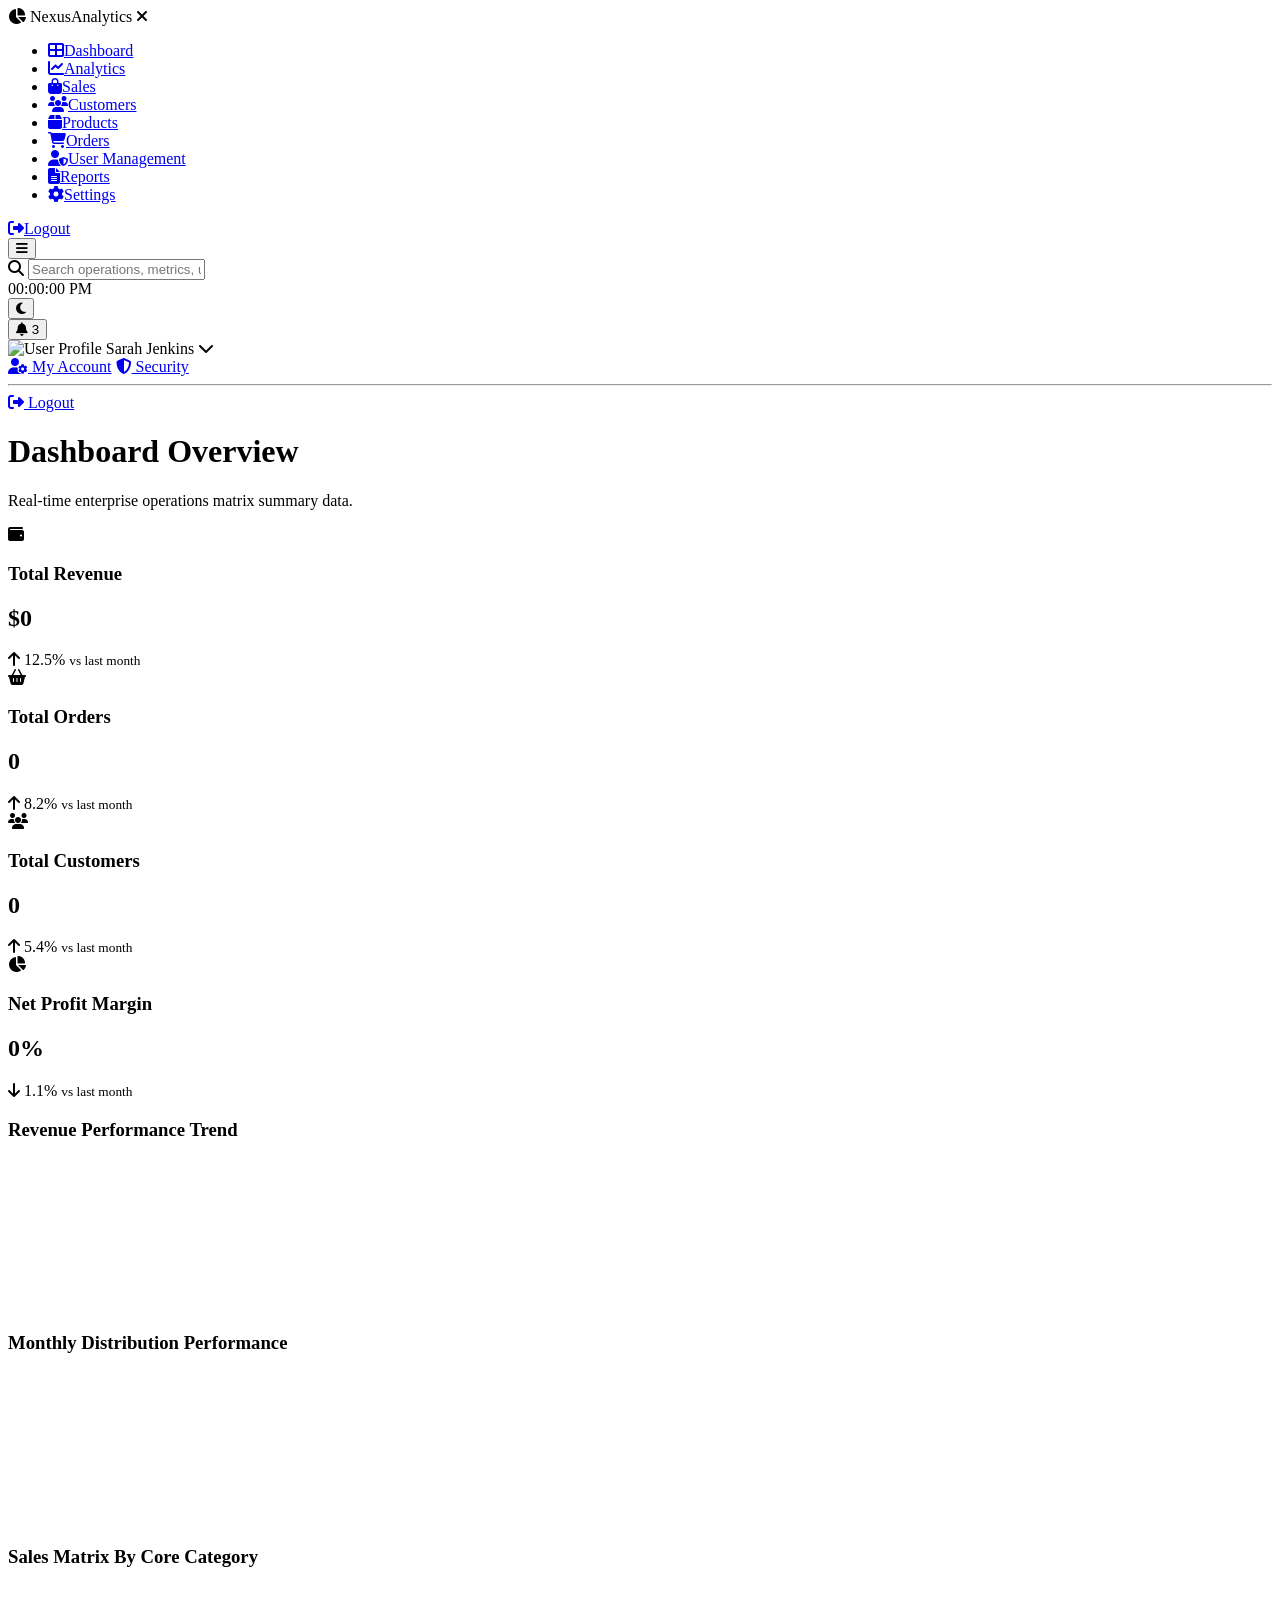
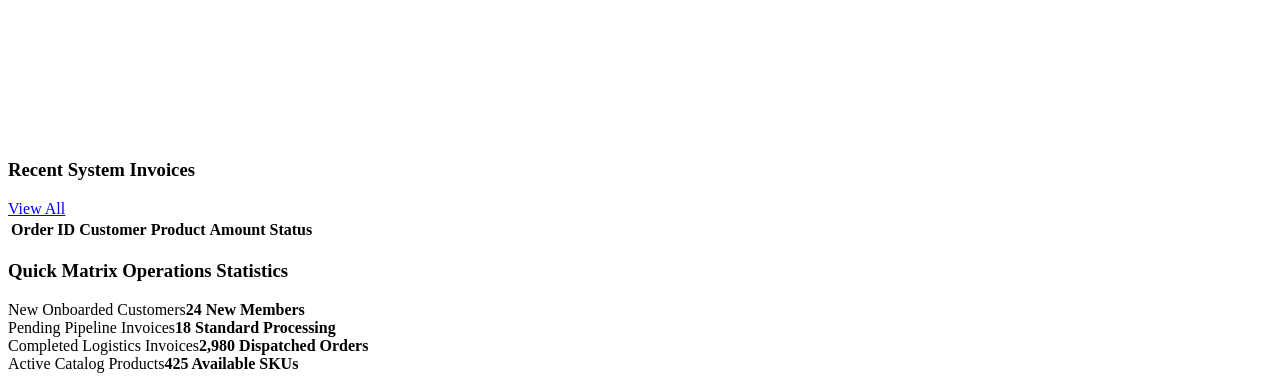
==== index.html @ f5fcb123 "Add files via upload" ====
<!DOCTYPE html>
<html lang="en">
<head>
    <meta charset="UTF-8">
    <meta name="viewport" content="width=device-width, initial-scale=1.0">
    <title>Overview - Smart Business Dashboard</title>
    <link rel="stylesheet" href="https://cdnjs.cloudflare.com/ajax/libs/font-awesome/6.4.0/css/all.min.css">
    <link rel="stylesheet" href="css/style.css">
    <link rel="stylesheet" href="css/responsive.css">
    <!-- Chart.js CDN CDN Integration -->
    <script src="https://cdn.jsdelivr.net/npm/chart.js"></script>
</head>
<body>
    <div class="app-container">
        <!-- Sidebar Navigation -->
        <aside class="sidebar" id="sidebar">
            <div class="sidebar-brand">
                <i class="fas fa-chart-pie"></i>
                <span>NexusAnalytics</span>
                <i class="fas fa-times sidebar-close" id="sidebarCloseBtn"></i>
            </div>
            <nav class="sidebar-menu">
              <ul>
    <li><a href="index.html"><i class="fas fa-th-large"></i><span>Dashboard</span></a></li>
    <li><a href="analytics.html"><i class="fas fa-chart-line"></i><span>Analytics</span></a></li>
    <li><a href="sales.html"><i class="fas fa-shopping-bag"></i><span>Sales</span></a></li>
    <li><a href="customers.html"><i class="fas fa-users"></i><span>Customers</span></a></li>
    <li><a href="products.html"><i class="fas fa-box"></i><span>Products</span></a></li>
    <li><a href="orders.html"><i class="fas fa-shopping-cart"></i><span>Orders</span></a></li>
    <li><a href="users.html"><i class="fas fa-user-shield"></i><span>User Management</span></a></li>
    <li><a href="reports.html"><i class="fas fa-file-alt"></i><span>Reports</span></a></li>
    <li><a href="settings.html"><i class="fas fa-cog"></i><span>Settings</span></a></li>
</ul>
            </nav>
            <div class="sidebar-footer">
                <a href="login.html" class="logout-link"><i class="fas fa-sign-out-alt"></i><span>Logout</span></a>
            </div>
        </aside>

        <!-- Main Workspace -->
        <div class="main-workspace">
            <!-- Global Top Navigation Bar -->
            <header class="top-nav">
                <div class="nav-left">
                    <button class="menu-toggle-btn" id="menuToggleBtn"><i class="fas fa-bars"></i></button>
                    <div class="search-bar">
                        <i class="fas fa-search"></i>
                        <input type="text" placeholder="Search operations, metrics, users..." id="globalSearch">
                    </div>
                </div>
                <div class="nav-right">
                    <div class="live-clock" id="liveClock">00:00:00 PM</div>
                    <button class="theme-toggle" id="themeToggle"><i class="fas fa-moon"></i></button>
                    <div class="notification-dropdown">
                        <button class="nav-icon-btn" id="notiBell">
                            <i class="fas fa-bell"></i>
                            <span class="badge" id="notiBadge">3</span>
                        </button>
                    </div>
                    <div class="user-profile-menu">
                        <div class="profile-trigger" id="profileTrigger">
                            <img src="https://images.unsplash.com/photo-1534528741775-53994a69daeb?w=100&auto=format&fit=crop&q=80" alt="User Profile" class="avatar">
                            <span class="username">Sarah Jenkins</span>
                            <i class="fas fa-chevron-down"></i>
                        </div>
                        <div class="dropdown-panel" id="profileDropdown">
                            <a href="settings.html"><i class="fas fa-user-cog"></i> My Account</a>
                            <a href="settings.html"><i class="fas fa-shield-alt"></i> Security</a>
                            <hr>
                            <a href="login.html" class="text-danger"><i class="fas fa-sign-out-alt"></i> Logout</a>
                        </div>
                    </div>
                </div>
            </header>

            <!-- Dashboard Dynamic Section -->
            <main class="content-body">
                <div class="content-header">
                    <h1>Dashboard Overview</h1>
                    <p class="text-muted">Real-time enterprise operations matrix summary data.</p>
                </div>

                <!-- KPI Cards Dashboard Matrix Grid -->
                <div class="kpi-grid">
                    <div class="kpi-card">
                        <div class="kpi-icon bg-primary-light text-primary"><i class="fas fa-wallet"></i></div>
                        <div class="kpi-details">
                            <h3>Total Revenue</h3>
                            <h2 class="counter" data-target="128450">$0</h2>
                            <span class="trend trend-up"><i class="fas fa-arrow-up"></i> 12.5% <small>vs last month</small></span>
                        </div>
                    </div>
                    <div class="kpi-card">
                        <div class="kpi-icon bg-success-light text-success"><i class="fas fa-shopping-basket"></i></div>
                        <div class="kpi-details">
                            <h3>Total Orders</h3>
                            <h2 class="counter" data-target="3240">0</h2>
                            <span class="trend trend-up"><i class="fas fa-arrow-up"></i> 8.2% <small>vs last month</small></span>
                        </div>
                    </div>
                    <div class="kpi-card">
                        <div class="kpi-icon bg-warning-light text-warning"><i class="fas fa-users"></i></div>
                        <div class="kpi-details">
                            <h3>Total Customers</h3>
                            <h2 class="counter" data-target="1845">0</h2>
                            <span class="trend trend-up"><i class="fas fa-arrow-up"></i> 5.4% <small>vs last month</small></span>
                        </div>
                    </div>
                    <div class="kpi-card">
                        <div class="kpi-icon bg-danger-light text-danger"><i class="fas fa-chart-pie"></i></div>
                        <div class="kpi-details">
                            <h3>Net Profit Margin</h3>
                            <h2 class="counter" data-target="27.4">0%</h2>
                            <span class="trend trend-down"><i class="fas fa-arrow-down"></i> 1.1% <small>vs last month</small></span>
                        </div>
                    </div>
                </div>

                <!-- Chart Visual Framework Analytics Rows -->
                <div class="charts-grid">
                    <div class="chart-container card-wrapper">
                        <div class="card-header"><h3>Revenue Performance Trend</h3></div>
                        <div class="chart-wrapper"><canvas id="revenueTrendChart"></canvas></div>
                    </div>
                    <div class="chart-container card-wrapper">
                        <div class="card-header"><h3>Monthly Distribution Performance</h3></div>
                        <div class="chart-wrapper"><canvas id="monthlySalesChart"></canvas></div>
                    </div>
                    <div class="chart-container card-wrapper">
                        <div class="card-header"><h3>Sales Matrix By Core Category</h3></div>
                        <div class="chart-wrapper pie-chart-layout"><canvas id="salesCategoryChart"></canvas></div>
                    </div>
                </div>

                <!-- Bottom Data Segment Grid Layout -->
                <div class="data-segment-grid">
                    <!-- Recent Orders Miniature Component -->
                    <div class="card-wrapper table-card">
                        <div class="card-header">
                            <h3>Recent System Invoices</h3>
                            <a href="orders.html" class="btn btn-sm btn-outline">View All</a>
                        </div>
                        <div class="table-responsive">
                            <table class="data-table">
                                <thead>
                                    <tr>
                                        <th>Order ID</th>
                                        <th>Customer</th>
                                        <th>Product</th>
                                        <th>Amount</th>
                                        <th>Status</th>
                                    </tr>
                                </thead>
                                <tbody id="dashboardOrdersSummaryTable">
                                    <!-- Populated programmatically inside the core js framework -->
                                </tbody>
                            </table>
                        </div>
                    </div>

                    <!-- Quick Secondary Statistics Card Container -->
                    <div class="card-wrapper stats-summary-card">
                        <div class="card-header"><h3>Quick Matrix Operations Statistics</h3></div>
                        <div class="stats-list-group">
                            <div class="stats-list-item">
                                <div class="item-info"><span>New Onboarded Customers</span><strong>24 New Members</strong></div>
                                <div class="progress-bar-container"><div class="progress-bar bg-primary" style="width: 75%"></div></div>
                            </div>
                            <div class="stats-list-item">
                                <div class="item-info"><span>Pending Pipeline Invoices</span><strong>18 Standard Processing</strong></div>
                                <div class="progress-bar-container"><div class="progress-bar bg-warning" style="width: 35%"></div></div>
                            </div>
                            <div class="stats-list-item">
                                <div class="item-info"><span>Completed Logistics Invoices</span><strong>2,980 Dispatched Orders</strong></div>
                                <div class="progress-bar-container"><div class="progress-bar bg-success" style="width: 92%"></div></div>
                            </div>
                            <div class="stats-list-item">
                                <div class="item-info"><span>Active Catalog Products</span><strong>425 Available SKUs</strong></div>
                                <div class="progress-bar-container"><div class="progress-bar bg-info" style="width: 60%"></div></div>
                            </div>
                        </div>
                    </div>
                </div>
            </main>
        </div>
    </div>
    <script src="js/script.js"></script>
    <script src="js/charts-config.js"></script>
</body>
</html>
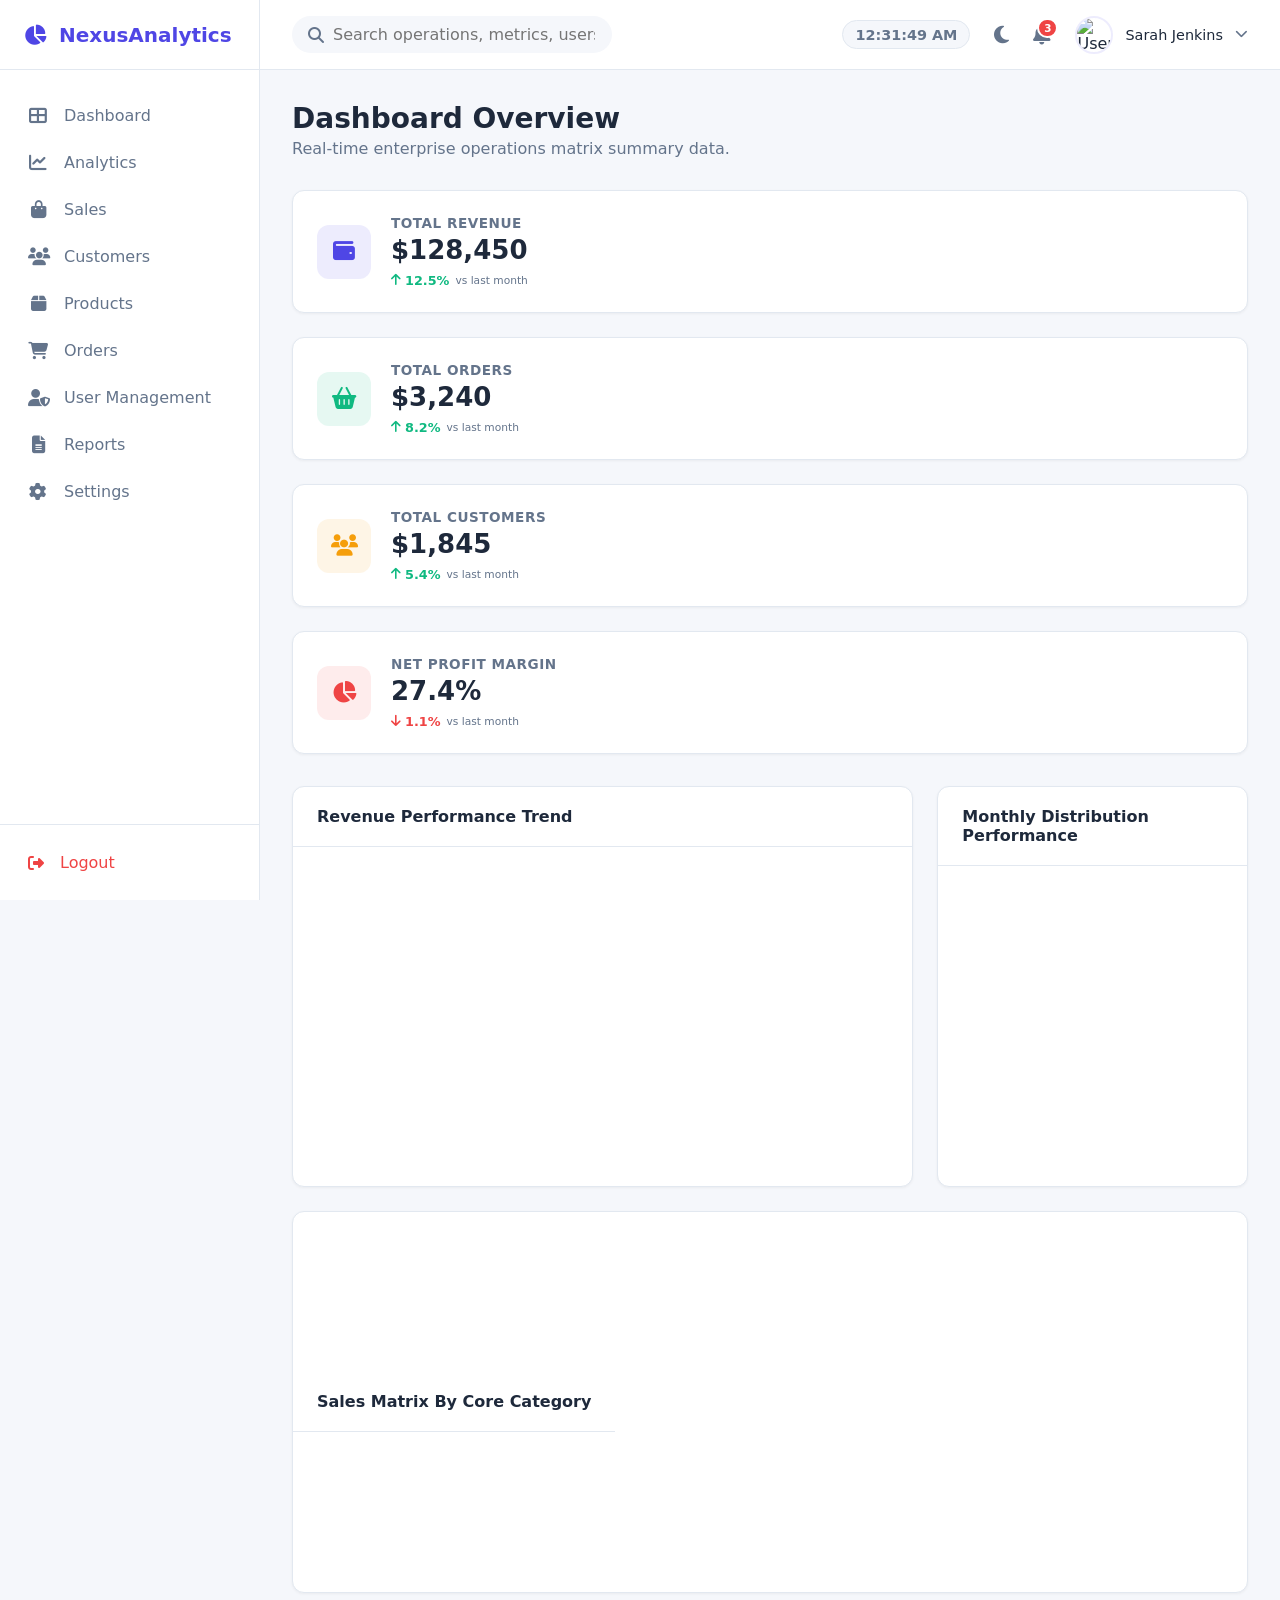
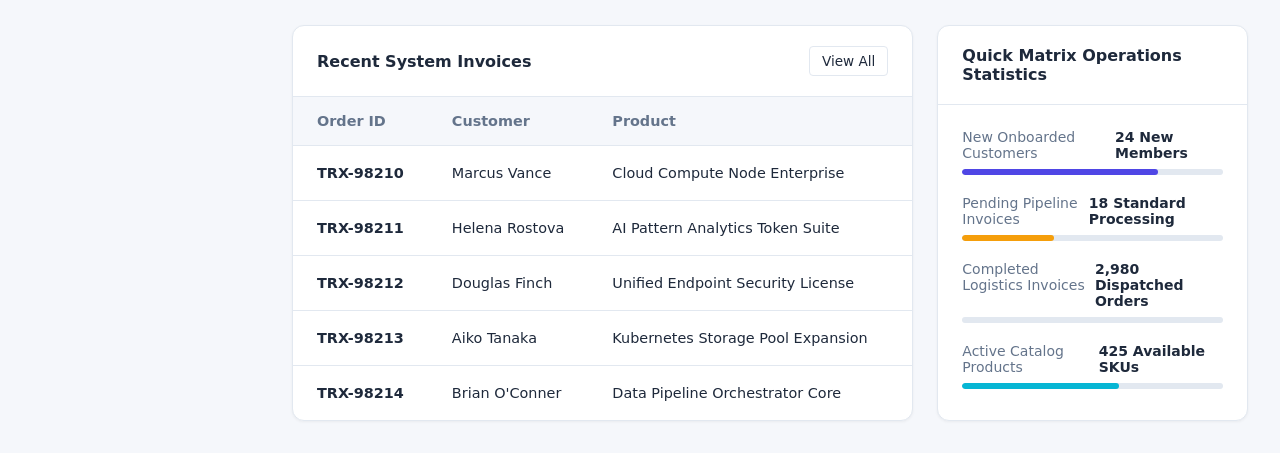
==== commit e7ac5751: "Ignite Actions" ====
--- a/index.html
+++ b/index.html
@@ -7,7 +7,7 @@
     <link rel="stylesheet" href="https://cdnjs.cloudflare.com/ajax/libs/font-awesome/6.4.0/css/all.min.css">
     <link rel="stylesheet" href="css/style.css">
     <link rel="stylesheet" href="css/responsive.css">
-    <!-- Chart.js CDN CDN Integration -->
+    <!-- Chart.js CDN CDN Integration bla -->
     <script src="https://cdn.jsdelivr.net/npm/chart.js"></script>
 </head>
 <body>
--- a/css/style.css
+++ b/css/style.css
@@ -0,0 +1,573 @@
+/* Custom System Token Architecture */
+:root {
+    --primary: #4f46e5;
+    --primary-light: rgba(79, 70, 229, 0.1);
+    --secondary: #6366f1;
+    --bg-app: #f5f7fb;
+    --bg-sidebar: #ffffff;
+    --bg-card: #ffffff;
+    --border-color: #e2e8f0;
+    --text-main: #1e293b;
+    --text-muted: #64748b;
+    --success: #10b981;
+    --success-light: rgba(16, 185, 129, 0.1);
+    --danger: #ef4444;
+    --danger-light: rgba(239, 68, 68, 0.1);
+    --warning: #f59e0b;
+    --warning-light: rgba(245, 158, 11, 0.1);
+    --info: #06b6d4;
+    --info-light: rgba(6, 182, 212, 0.1);
+    
+    --radius-sm: 6px;
+    --radius-md: 12px;
+    --radius-lg: 16px;
+    --shadow-sm: 0 1px 3px rgba(0,0,0,0.05);
+    --shadow-md: 0 4px 6px -1px rgba(0, 0, 0, 0.05), 0 2px 4px -1px rgba(0, 0, 0, 0.03);
+    --shadow-lg: 0 10px 15px -3px rgba(0,0,0,0.05);
+    --transition-smooth: all 0.25s cubic-bezier(0.4, 0, 0.2, 1);
+    
+    --sidebar-width: 260px;
+    --top-nav-height: 70px;
+}
+
+/* System Dark Mode Override Profiles */
+[data-theme="dark"] {
+    --bg-app: #0b0f19;
+    --bg-sidebar: #111827;
+    --bg-card: #1f2937;
+    --border-color: #374151;
+    --text-main: #f3f4f6;
+    --text-muted: #9ca3af;
+    --shadow-md: 0 4px 6px -1px rgba(0, 0, 0, 0.2);
+}
+
+/* Global Normalizations */
+* {
+    margin: 0;
+    padding: 0;
+    box-sizing: border-box;
+}
+body {
+    font-family: 'Inter', system-ui, -apple-system, BlinkMacSystemFont, "Segoe UI", Roboto, sans-serif;
+    background-color: var(--bg-app);
+    color: var(--text-main);
+    overflow-x: hidden;
+    transition: background-color 0.3s ease, color 0.3s ease;
+}
+a { text-decoration: none; color: inherit; }
+li { list-style: none; }
+input, button, select, textarea { font-family: inherit; font-size: inherit; border: none; outline: none; }
+
+/* Utilities Styles Framework */
+.text-muted { color: var(--text-muted); }
+.text-danger { color: var(--danger) !important; }
+.text-right { text-align: right; }
+.mt-1 { margin-top: 0.25rem; }
+.mt-4 { margin-top: 1.5rem; }
+.bg-primary-light { background-color: var(--primary-light); }
+.text-primary { color: var(--primary); }
+.bg-success-light { background-color: var(--success-light); }
+.text-success { color: var(--success); }
+.bg-warning-light { background-color: var(--warning-light); }
+.text-warning { color: var(--warning); }
+.bg-danger-light { background-color: var(--danger-light); }
+.bg-info { background-color: var(--info); }
+.bg-primary { background-color: var(--primary); }
+.bg-warning { background-color: var(--warning); }
+
+/* Buttons Configuration Elements */
+.btn {
+    display: inline-flex;
+    align-items: center;
+    justify-content: center;
+    gap: 0.5rem;
+    padding: 0.625rem 1.25rem;
+    border-radius: var(--radius-sm);
+    font-weight: 500;
+    cursor: pointer;
+    transition: var(--transition-smooth);
+}
+.btn-primary { background-color: var(--primary); color: #ffffff; }
+.btn-primary:hover { background-color: var(--secondary); transform: translateY(-1px); }
+.btn-outline { border: 1px solid var(--border-color); background: transparent; color: var(--text-main); }
+.btn-outline:hover { background: var(--bg-app); }
+.btn-sm { padding: 0.375rem 0.75rem; font-size: 0.85rem; border-radius: 4px; }
+.btn-block { width: 100%; display: flex; }
+
+/* Login Page Framework CSS */
+.login-page {
+    display: flex;
+    align-items: center;
+    justify-content: center;
+    min-height: 100vh;
+    background: linear-gradient(135deg, var(--bg-app) 0%, var(--border-color) 100%);
+}
+.login-container {
+    width: 100%;
+    max-width: 460px;
+    padding: 1.5rem;
+}
+.login-card {
+    background-color: var(--bg-card);
+    padding: 2.5rem;
+    border-radius: var(--radius-lg);
+    box-shadow: var(--shadow-lg);
+    border: 1px solid var(--border-color);
+}
+.login-header {
+    text-align: center;
+    margin-bottom: 2rem;
+}
+.logo {
+    display: inline-flex;
+    align-items: center;
+    gap: 0.75rem;
+    font-size: 1.5rem;
+    font-weight: 700;
+    color: var(--primary);
+    margin-bottom: 1rem;
+}
+.login-header h2 { font-size: 1.5rem; margin-bottom: 0.5rem; }
+.login-header p { color: var(--text-muted); font-size: 0.9rem; }
+.input-group {
+    margin-bottom: 1.25rem;
+}
+.input-group label {
+    display: block;
+    font-size: 0.85rem;
+    font-weight: 500;
+    margin-bottom: 0.5rem;
+    color: var(--text-main);
+}
+.input-wrapper {
+    position: relative;
+    display: flex;
+    align-items: center;
+}
+.input-wrapper i {
+    position: absolute;
+    left: 1rem;
+    color: var(--text-muted);
+}
+.input-wrapper input, .custom-select-control {
+    width: 100%;
+    padding: 0.75rem 1rem 0.75rem 2.5rem;
+    border: 1px solid var(--border-color);
+    border-radius: var(--radius-sm);
+    background-color: var(--bg-app);
+    color: var(--text-main);
+    transition: var(--transition-smooth);
+}
+.custom-select-control { padding-left: 1rem; cursor: pointer; -webkit-appearance: none; -moz-appearance: none; appearance: none; }
+.input-wrapper input:focus, .custom-select-control:focus {
+    border-color: var(--primary);
+    box-shadow: 0 0 0 3px var(--primary-light);
+    background-color: var(--bg-card);
+}
+.form-actions {
+    display: flex;
+    align-items: center;
+    justify-content: space-between;
+    margin-bottom: 1.5rem;
+    font-size: 0.85rem;
+}
+.checkbox-container {
+    display: flex;
+    align-items: center;
+    position: relative;
+    padding-left: 1.75rem;
+    cursor: pointer;
+    user-select: none;
+}
+.checkbox-container input { position: absolute; opacity: 0; cursor: pointer; height: 0; width: 0; }
+.checkmark {
+    position: absolute;
+    top: 0;
+    left: 0;
+    height: 18px;
+    width: 18px;
+    background-color: var(--bg-app);
+    border: 1px solid var(--border-color);
+    border-radius: 4px;
+}
+.checkbox-container:hover input ~ .checkmark { background-color: var(--border-color); }
+.checkbox-container input:checked ~ .checkmark { background-color: var(--primary); border-color: var(--primary); }
+.checkmark:after {
+    content: "";
+    position: absolute;
+    display: none;
+    left: 6px;
+    top: 2px;
+    width: 4px;
+    height: 9px;
+    border: solid white;
+    border-width: 0 2px 2px 0;
+    transform: rotate(45deg);
+}
+.checkbox-container input:checked ~ .checkmark:after { display: block; }
+.forgot-link { color: var(--primary); font-weight: 500; }
+.forgot-link:hover { text-decoration: underline; }
+
+/* Structural Workspace Master Shell System Layout */
+.app-container {
+    display: flex;
+    min-height: 100vh;
+    position: relative;
+}
+.sidebar {
+    width: var(--sidebar-width);
+    background-color: var(--bg-sidebar);
+    border-right: 1px solid var(--border-color);
+    display: flex;
+    flex-direction: column;
+    position: fixed;
+    top: 0;
+    bottom: 0;
+    left: 0;
+    z-index: 100;
+    transition: var(--transition-smooth);
+}
+.sidebar-brand {
+    height: var(--top-nav-height);
+    display: flex;
+    align-items: center;
+    padding: 0 1.5rem;
+    gap: 0.75rem;
+    font-size: 1.25rem;
+    font-weight: 700;
+    color: var(--primary);
+    border-bottom: 1px solid var(--border-color);
+    position: relative;
+}
+.sidebar-close {
+    position: absolute;
+    right: 1.5rem;
+    cursor: pointer;
+    display: none;
+    color: var(--text-muted);
+}
+.sidebar-menu {
+    flex: 1;
+    padding: 1.5rem 0.75rem;
+    overflow-y: auto;
+}
+.sidebar-menu ul { display: flex; flex-direction: column; gap: 0.25rem; }
+.sidebar-menu li a {
+    display: flex;
+    align-items: center;
+    gap: 1rem;
+    padding: 0.75rem 1rem;
+    border-radius: var(--radius-sm);
+    color: var(--text-muted);
+    font-weight: 500;
+    transition: var(--transition-smooth);
+}
+.sidebar-menu li a i { font-size: 1.1rem; width: 20px; text-align: center; }
+.sidebar-menu li a:hover, .sidebar-menu li.active a {
+    color: var(--primary);
+    background-color: var(--primary-light);
+}
+.sidebar-footer {
+    padding: 1rem 0.75rem;
+    border-top: 1px solid var(--border-color);
+}
+.logout-link {
+    display: flex;
+    align-items: center;
+    gap: 1rem;
+    padding: 0.75rem 1rem;
+    color: var(--danger);
+    font-weight: 500;
+    border-radius: var(--radius-sm);
+    transition: var(--transition-smooth);
+}
+.logout-link:hover { background-color: var(--danger-light); }
+
+.main-workspace {
+    flex: 1;
+    margin-left: var(--sidebar-width);
+    display: flex;
+    flex-direction: column;
+    min-width: 0; /* Prevents flex items from bursting limits */
+    transition: var(--transition-smooth);
+}
+
+/* Global Top Navigation Elements CSS */
+.top-nav {
+    height: var(--top-nav-height);
+    background-color: var(--bg-sidebar);
+    border-bottom: 1px solid var(--border-color);
+    display: flex;
+    align-items: center;
+    justify-content: space-between;
+    padding: 0 2rem;
+    position: sticky;
+    top: 0;
+    z-index: 90;
+    transition: var(--transition-smooth);
+}
+.nav-left, .nav-right { display: flex; align-items: center; gap: 1.5rem; }
+.menu-toggle-btn {
+    background: transparent;
+    font-size: 1.25rem;
+    color: var(--text-main);
+    cursor: pointer;
+    display: none;
+}
+.search-bar {
+    position: relative;
+    display: flex;
+    align-items: center;
+    width: 320px;
+}
+.search-bar i { position: absolute; left: 1rem; color: var(--text-muted); }
+.search-bar input {
+    width: 100%;
+    padding: 0.5rem 1rem 0.5rem 2.5rem;
+    border-radius: 30px;
+    background-color: var(--bg-app);
+    border: 1px solid transparent;
+    color: var(--text-main);
+    transition: var(--transition-smooth);
+}
+.search-bar input:focus { border-color: var(--border-color); background-color: var(--bg-card); box-shadow: var(--shadow-sm); }
+.live-clock { font-size: 0.9rem; font-weight: 600; color: var(--text-muted); background: var(--bg-app); padding: 0.35rem 0.75rem; border-radius: 30px; border: 1px solid var(--border-color); }
+.theme-toggle, .nav-icon-btn {
+    background: transparent;
+    font-size: 1.25rem;
+    color: var(--text-muted);
+    cursor: pointer;
+    position: relative;
+    transition: var(--transition-smooth);
+}
+.theme-toggle:hover, .nav-icon-btn:hover { color: var(--primary); }
+.badge {
+    position: absolute;
+    top: -5px;
+    right: -7px;
+    background-color: var(--danger);
+    color: #ffffff;
+    font-size: 0.65rem;
+    font-weight: 700;
+    padding: 2px 5px;
+    border-radius: 10px;
+    border: 2px solid var(--bg-sidebar);
+}
+.user-profile-menu { position: relative; }
+.profile-trigger { display: flex; align-items: center; gap: 0.75rem; cursor: pointer; user-select: none; }
+.avatar { width: 38px; height: 38px; border-radius: 50%; object-fit: cover; border: 2px solid var(--primary-light); }
+.username { font-size: 0.9rem; font-weight: 500; color: var(--text-main); }
+.profile-trigger i { font-size: 0.8rem; color: var(--text-muted); transition: var(--transition-smooth); }
+.dropdown-panel {
+    position: absolute;
+    right: 0;
+    top: calc(100% + 10px);
+    background-color: var(--bg-card);
+    border: 1px solid var(--border-color);
+    border-radius: var(--radius-sm);
+    width: 200px;
+    box-shadow: var(--shadow-lg);
+    padding: 0.5rem;
+    display: none;
+    flex-direction: column;
+    z-index: 120;
+    animation: slideDown 0.2s ease;
+}
+.dropdown-panel.show { display: flex; }
+.dropdown-panel a {
+    display: flex;
+    align-items: center;
+    gap: 0.75rem;
+    padding: 0.625rem 0.75rem;
+    font-size: 0.875rem;
+    border-radius: 4px;
+    color: var(--text-main);
+    transition: var(--transition-smooth);
+}
+.dropdown-panel a:hover { background-color: var(--bg-app); color: var(--primary); }
+.dropdown-panel hr { border: 0; border-top: 1px solid var(--border-color); margin: 0.5rem 0; }
+@keyframes slideDown { from { opacity: 0; transform: translateY(-5px); } to { opacity: 1; transform: translateY(0); } }
+
+/* Dynamic Dashboard Content Body Layout Arena */
+.content-body { flex: 1; padding: 2rem; }
+.content-header { margin-bottom: 2rem; }
+.content-header h1 { font-size: 1.75rem; font-weight: 700; margin-bottom: 0.25rem; }
+.layout-split-row { display: flex; align-items: center; justify-content: space-between; gap: 1rem; }
+
+/* KPI Cards Layout Element Framework Design */
+.kpi-grid {
+    display: grid;
+    grid-template-columns: repeat(auto-fit, minmax(240px, 1max));
+    gap: 1.5rem;
+    margin-bottom: 2rem;
+}
+.kpi-card {
+    background-color: var(--bg-card);
+    border: 1px solid var(--border-color);
+    border-radius: var(--radius-md);
+    padding: 1.5rem;
+    display: flex;
+    align-items: center;
+    gap: 1.25rem;
+    box-shadow: var(--shadow-sm);
+    transition: var(--transition-smooth);
+}
+.kpi-card:hover { transform: translateY(-4px); box-shadow: var(--shadow-lg); border-color: var(--primary); }
+.kpi-icon { width: 54px; height: 54px; border-radius: var(--radius-md); display: flex; align-items: center; justify-content: center; font-size: 1.35rem; }
+.kpi-details h3 { font-size: 0.85rem; font-weight: 600; color: var(--text-muted); margin-bottom: 0.25rem; text-transform: uppercase; letter-spacing: 0.5px; }
+.kpi-details h2 { font-size: 1.625rem; font-weight: 700; margin-bottom: 0.25rem; }
+.trend { display: inline-flex; align-items: center; gap: 0.25rem; font-size: 0.8rem; font-weight: 600; }
+.trend-up { color: var(--success); }
+.trend-down { color: var(--danger); }
+.trend small { color: var(--text-muted); font-weight: 400; margin-left: 2px; }
+
+/* Visual Charts Platform CSS Configurations */
+.charts-grid {
+    display: grid;
+    grid-template-columns: 2fr 1fr;
+    gap: 1.5rem;
+    margin-bottom: 2rem;
+}
+/* Re-orient layout grid rules logic elegantly */
+.charts-grid > :nth-child(1) { grid-column: span 1; }
+.charts-grid > :nth-child(2) { grid-column: span 1; }
+.charts-grid > :nth-child(3) { grid-column: span 2; display: flex; justify-content: center; align-items: center; }
+
+.card-wrapper {
+    background-color: var(--bg-card);
+    border: 1px solid var(--border-color);
+    border-radius: var(--radius-md);
+    box-shadow: var(--shadow-sm);
+    overflow: hidden;
+}
+.card-header {
+    padding: 1.25rem 1.5rem;
+    border-bottom: 1px solid var(--border-color);
+    display: flex;
+    align-items: center;
+    justify-content: space-between;
+}
+.card-header h3 { font-size: 1rem; font-weight: 600; }
+.chart-wrapper { padding: 1.5rem; position: relative; width: 100%; height: 320px; }
+.pie-chart-layout { height: 380px; max-width: 500px; margin: 0 auto; }
+
+/* Lower Operations Segment Layout Arrays Tables Styles */
+.data-segment-grid {
+    display: grid;
+    grid-template-columns: 2fr 1fr;
+    gap: 1.5rem;
+}
+.table-responsive { width: 100%; overflow-x: auto; }
+.data-table {
+    width: 100%;
+    border-collapse: collapse;
+    text-align: left;
+    font-size: 0.9rem;
+}
+.data-table th {
+    background-color: var(--bg-app);
+    padding: 1rem 1.5rem;
+    font-weight: 600;
+    color: var(--text-muted);
+    border-bottom: 1px solid var(--border-color);
+    white-space: nowrap;
+}
+.data-table td {
+    padding: 1rem 1.5rem;
+    border-bottom: 1px solid var(--border-color);
+    color: var(--text-main);
+    white-space: nowrap;
+}
+.data-table tbody tr:last-child td { border-bottom: none; }
+.data-table tbody tr { transition: var(--transition-smooth); }
+.data-table tbody tr:hover { background-color: var(--primary-light); }
+
+/* Operational Access Directory Status Flags Styling Labels Components */
+.status-badge {
+    display: inline-flex;
+    padding: 0.25rem 0.625rem;
+    font-size: 0.75rem;
+    font-weight: 600;
+    border-radius: 30px;
+}
+.badge-active, .badge-completed { background-color: var(--success-light); color: var(--success); }
+.badge-suspended, .badge-danger, .badge-failed { background-color: var(--danger-light); color: var(--danger); }
+.badge-pending, .badge-warning { background-color: var(--warning-light); color: var(--warning); }
+
+/* Action Interface Operation Buttons Circular Component */
+.btn-action-circle {
+    width: 32px;
+    height: 32px;
+    border-radius: 50%;
+    display: inline-flex;
+    align-items: center;
+    justify-content: center;
+    background-color: var(--bg-app);
+    border: 1px solid var(--border-color);
+    cursor: pointer;
+    color: var(--text-main);
+    transition: var(--transition-smooth);
+}
+.btn-action-circle:hover { background-color: var(--primary); color: #ffffff; border-color: var(--primary); }
+.btn-action-circle.delete-trigger:hover { background-color: var(--danger); color: #ffffff; border-color: var(--danger); }
+.actions-cell-wrapper { display: flex; gap: 0.5rem; justify-content: flex-end; }
+
+/* Sidebar Quick Matrix Stats List Blocks Elements CSS Rules */
+.stats-list-group { padding: 1.5rem; display: flex; flex-direction: column; gap: 1.25rem; }
+.stats-list-item { display: flex; flex-direction: column; gap: 0.5rem; }
+.item-info { display: flex; justify-content: space-between; font-size: 0.875rem; }
+.item-info span { color: var(--text-muted); }
+.item-info strong { font-weight: 600; }
+.progress-bar-container { height: 6px; width: 100%; background-color: var(--border-color); border-radius: 10px; overflow: hidden; }
+.progress-bar { height: 100%; border-radius: 10px; }
+
+/* Global Workspace Parameters Custom Configuration Grid Layout Elements */
+.settings-layout-matrix-grid { display: grid; grid-template-columns: 1fr 1fr; gap: 1.5rem; }
+.padded-form-layout-context { padding: 1.5rem; display: flex; flex-direction: column; gap: 1.25rem; }
+.grid-dual-column-layout { display: grid; grid-template-columns: 1fr 1fr; gap: 1rem; }
+.padded-form-layout-context textarea {
+    width: 100%; padding: 0.75rem 1rem; border: 1px solid var(--border-color);
+    border-radius: var(--radius-sm); background-color: var(--bg-app); color: var(--text-main);
+    resize: none; transition: var(--transition-smooth);
+}
+.padded-form-layout-context textarea:focus { border-color: var(--primary); background-color: var(--bg-card); }
+.toggles-list-wrapper { padding: 1.5rem; display: flex; flex-direction: column; gap: 1.25rem; }
+.toggle-switch-item-row { display: flex; align-items: center; justify-content: space-between; gap: 2rem; }
+.toggle-meta-description h4 { font-size: 0.95rem; font-weight: 600; margin-bottom: 0.25rem; }
+.toggle-meta-description p { font-size: 0.85rem; color: var(--text-muted); line-height: 1.4; }
+.divider-line { border: 0; border-top: 1px solid var(--border-color); }
+
+/* Switch Interface Slider Checkbox UI Element Controls Component */
+.switch-ui-element { position: relative; display: inline-block; width: 46px; height: 24px; flex-shrink: 0; }
+.switch-ui-element input { opacity: 0; width: 0; height: 0; }
+.switch-slider {
+    position: absolute; cursor: pointer; top: 0; left: 0; right: 0; bottom: 0;
+    background-color: var(--border-color); transition: .3s cubic-bezier(0.4, 0, 0.2, 1); border-radius: 34px;
+}
+.switch-slider:before {
+    position: absolute; content: ""; height: 18px; width: 18px; left: 3px; bottom: 3px;
+    background-color: white; transition: .3s cubic-bezier(0.4, 0, 0.2, 1); border-radius: 50%;
+}
+.switch-ui-element input:checked + .switch-slider { background-color: var(--primary); }
+.switch-ui-element input:checked + .switch-slider:before { transform: translateX(22px); }
+
+/* Identity Asset Management System Overlay Multi-Modal CSS Blocks */
+.modal-overlay {
+    position: fixed; top: 0; left: 0; right: 0; bottom: 0;
+    background-color: rgba(15, 23, 42, 0.6); backdrop-filter: blur(4px);
+    display: none; align-items: center; justify-content: center; z-index: 500;
+    padding: 1.5rem; transition: var(--transition-smooth);
+}
+.modal-overlay.show { display: flex; }
+.modal-window-card {
+    background-color: var(--bg-card); border: 1px solid var(--border-color);
+    border-radius: var(--radius-lg); width: 100%; max-width: 520px;
+    box-shadow: var(--shadow-lg); overflow: hidden; animation: modalPop 0.25s cubic-bezier(0.34, 1.56, 0.64, 1);
+}
+@keyframes modalPop { from { transform: scale(0.95); opacity: 0; } to { transform: scale(1); opacity: 1; } }
+.modal-header { padding: 1.25rem 1.5rem; border-bottom: 1px solid var(--border-color); display: flex; align-items: center; justify-content: space-between; }
+.modal-header h3 { font-size: 1.1rem; font-weight: 600; }
+.modal-close-trigger-btn { background: transparent; font-size: 1.1rem; color: var(--text-muted); cursor: pointer; transition: var(--transition-smooth); }
+.modal-close-trigger-btn:hover { color: var(--danger); }
+.modal-body-content { padding: 1.5rem; display: flex; flex-direction: column; gap: 1.25rem; }
+.modal-footer-actions { padding: 1rem 1.5rem; background-color: var(--bg-app); border-top: 1px solid var(--border-color); display: flex; justify-content: flex-end; gap: 0.75rem; }
--- a/css/responsive.css
+++ b/css/responsive.css
@@ -0,0 +1,54 @@
+/* Media Queries Framework Integration Matrix */
+@media (max-width: 1200px) {
+    .charts-grid {
+        grid-template-columns: 1fr;
+    }
+    .charts-grid > :nth-child(3) {
+        grid-column: span 1;
+    }
+    .data-segment-grid, .settings-layout-matrix-grid {
+        grid-template-columns: 1fr;
+    }
+}
+
+@media (max-width: 992px) {
+    :root {
+        --sidebar-width: 240px;
+    }
+    .search-bar { width: 220px; }
+    .username { display: none; }
+}
+
+@media (max-width: 768px) {
+    .sidebar {
+        transform: translateX(-100%);
+        box-shadow: none;
+    }
+    .sidebar.open {
+        transform: translateX(0);
+        box-shadow: var(--shadow-lg);
+    }
+    .sidebar-close {
+        display: block;
+    }
+    .main-workspace {
+        margin-left: 0 !important;
+    }
+    .menu-toggle-btn {
+        display: block;
+    }
+    .top-nav { padding: 0 1rem; }
+    .content-body { padding: 1.25rem; }
+    .search-bar { display: none; } /* Hides structural elements gracefully on narrow frames */
+    .grid-dual-column-layout { grid-template-columns: 1fr; }
+    .kpi-grid { grid-template-columns: repeat(auto-fit, minmax(200px, 1fr)); gap: 1rem; }
+    .layout-split-row { flex-direction: column; align-items: flex-start; }
+    .layout-split-row button { width: 100%; margin-top: 0.75rem; }
+}
+
+@media (max-width: 480px) {
+    .live-clock { display: none; }
+    .kpi-card { padding: 1rem; }
+    .kpi-icon { width: 44px; height: 44px; font-size: 1.1rem; }
+    .kpi-details h2 { font-size: 1.35rem; }
+}
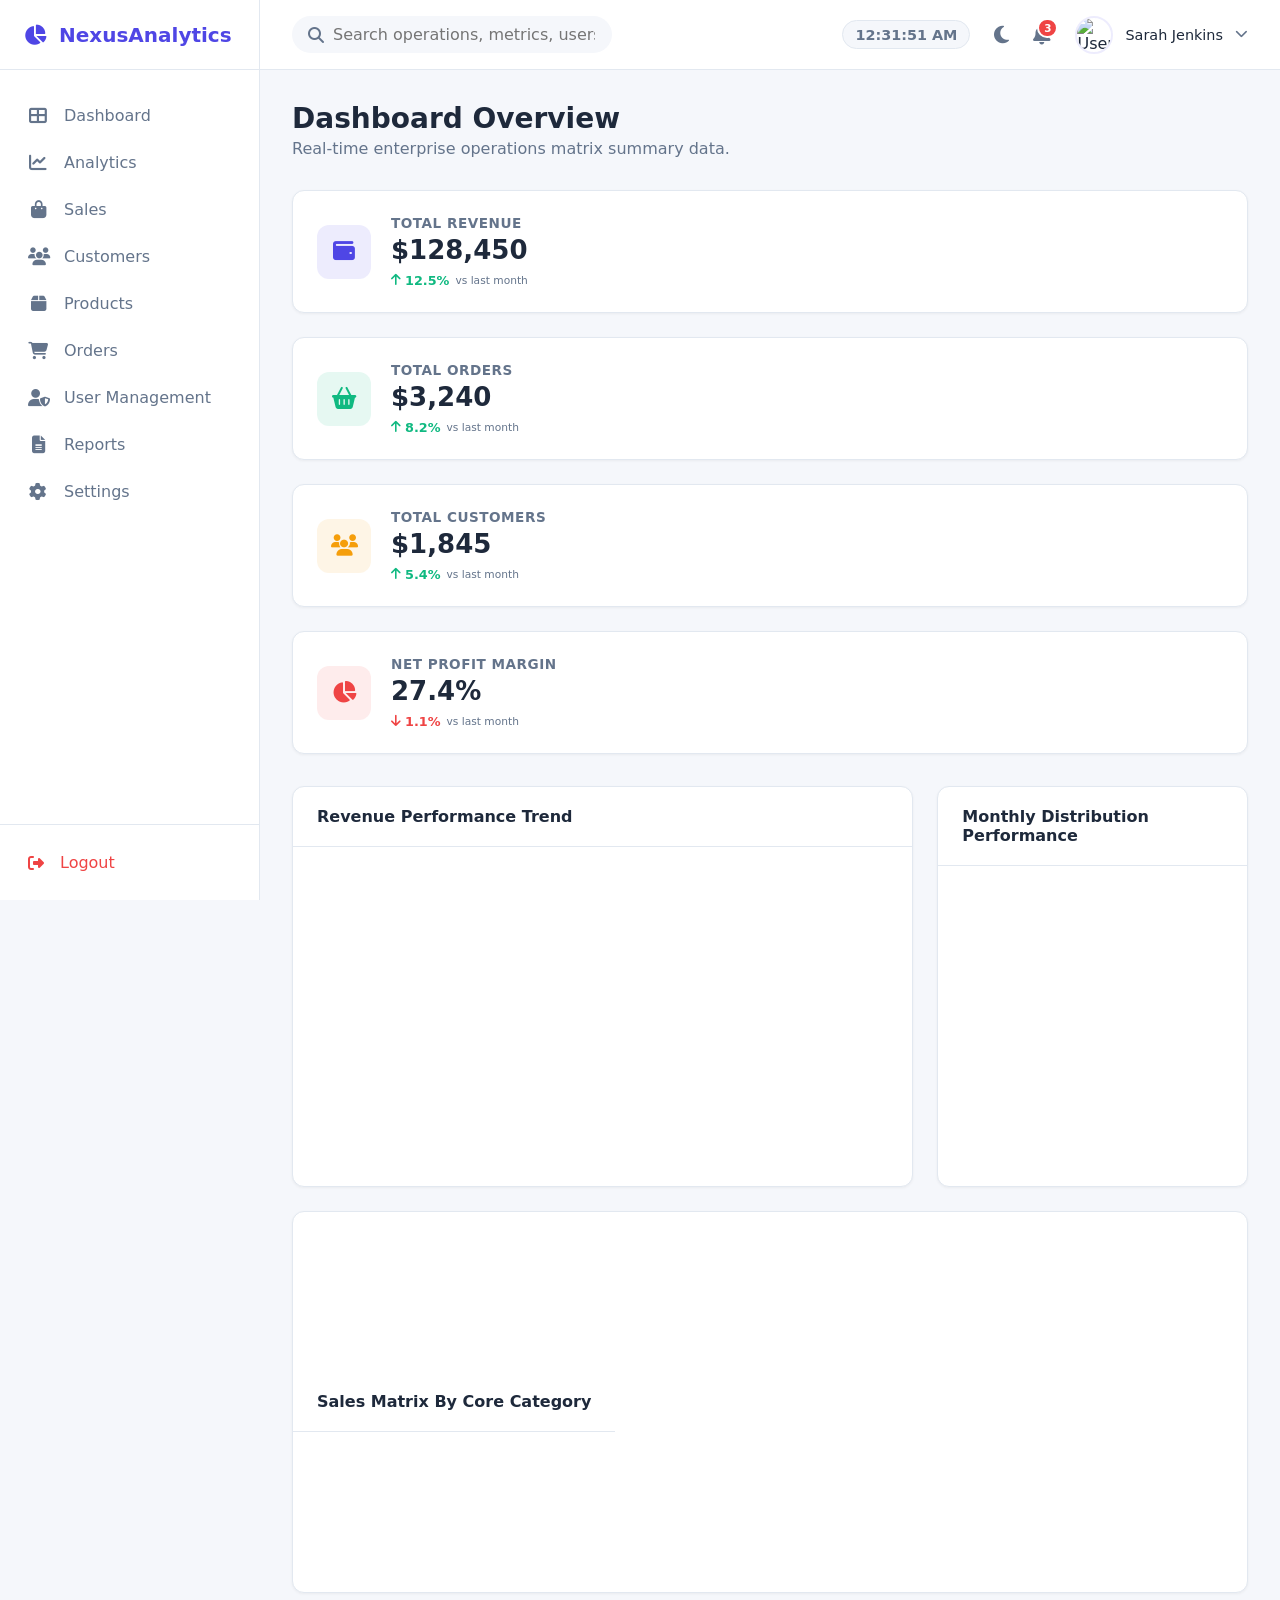
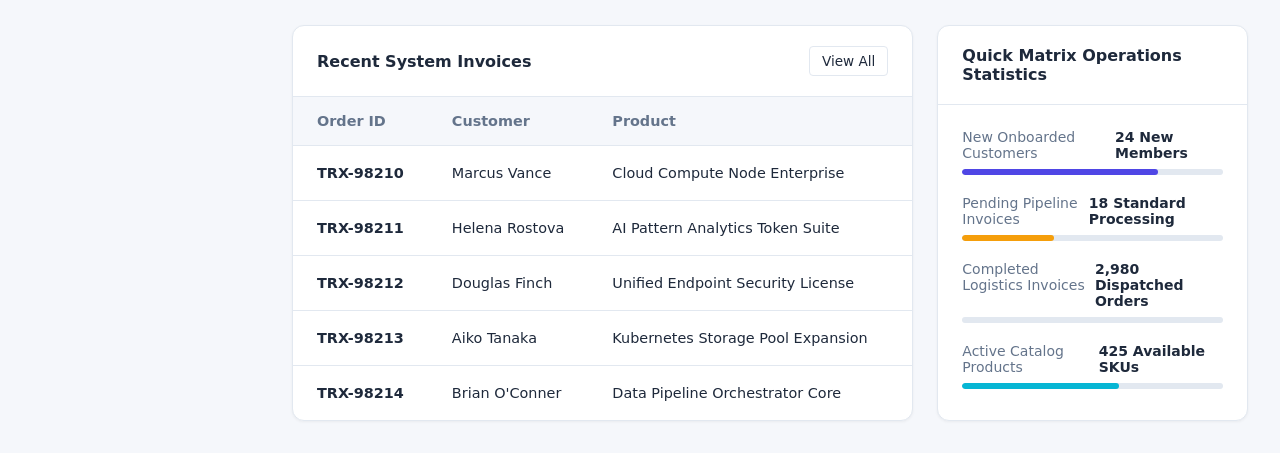
==== commit 1241fb5c: "Fix HTML encoding issues in index.html" ====
--- a/index.html
+++ b/index.html
@@ -7,7 +7,7 @@
     <link rel="stylesheet" href="https://cdnjs.cloudflare.com/ajax/libs/font-awesome/6.4.0/css/all.min.css">
     <link rel="stylesheet" href="css/style.css">
     <link rel="stylesheet" href="css/responsive.css">
-    <!-- Chart.js CDN CDN Integration bla -->
+    <!-- Chart.js CDN CDN Integration -->
     <script src="https://cdn.jsdelivr.net/npm/chart.js"></script>
 </head>
 <body>
@@ -187,4 +187,4 @@
     <script src="js/script.js"></script>
     <script src="js/charts-config.js"></script>
 </body>
-</html>+</html>
